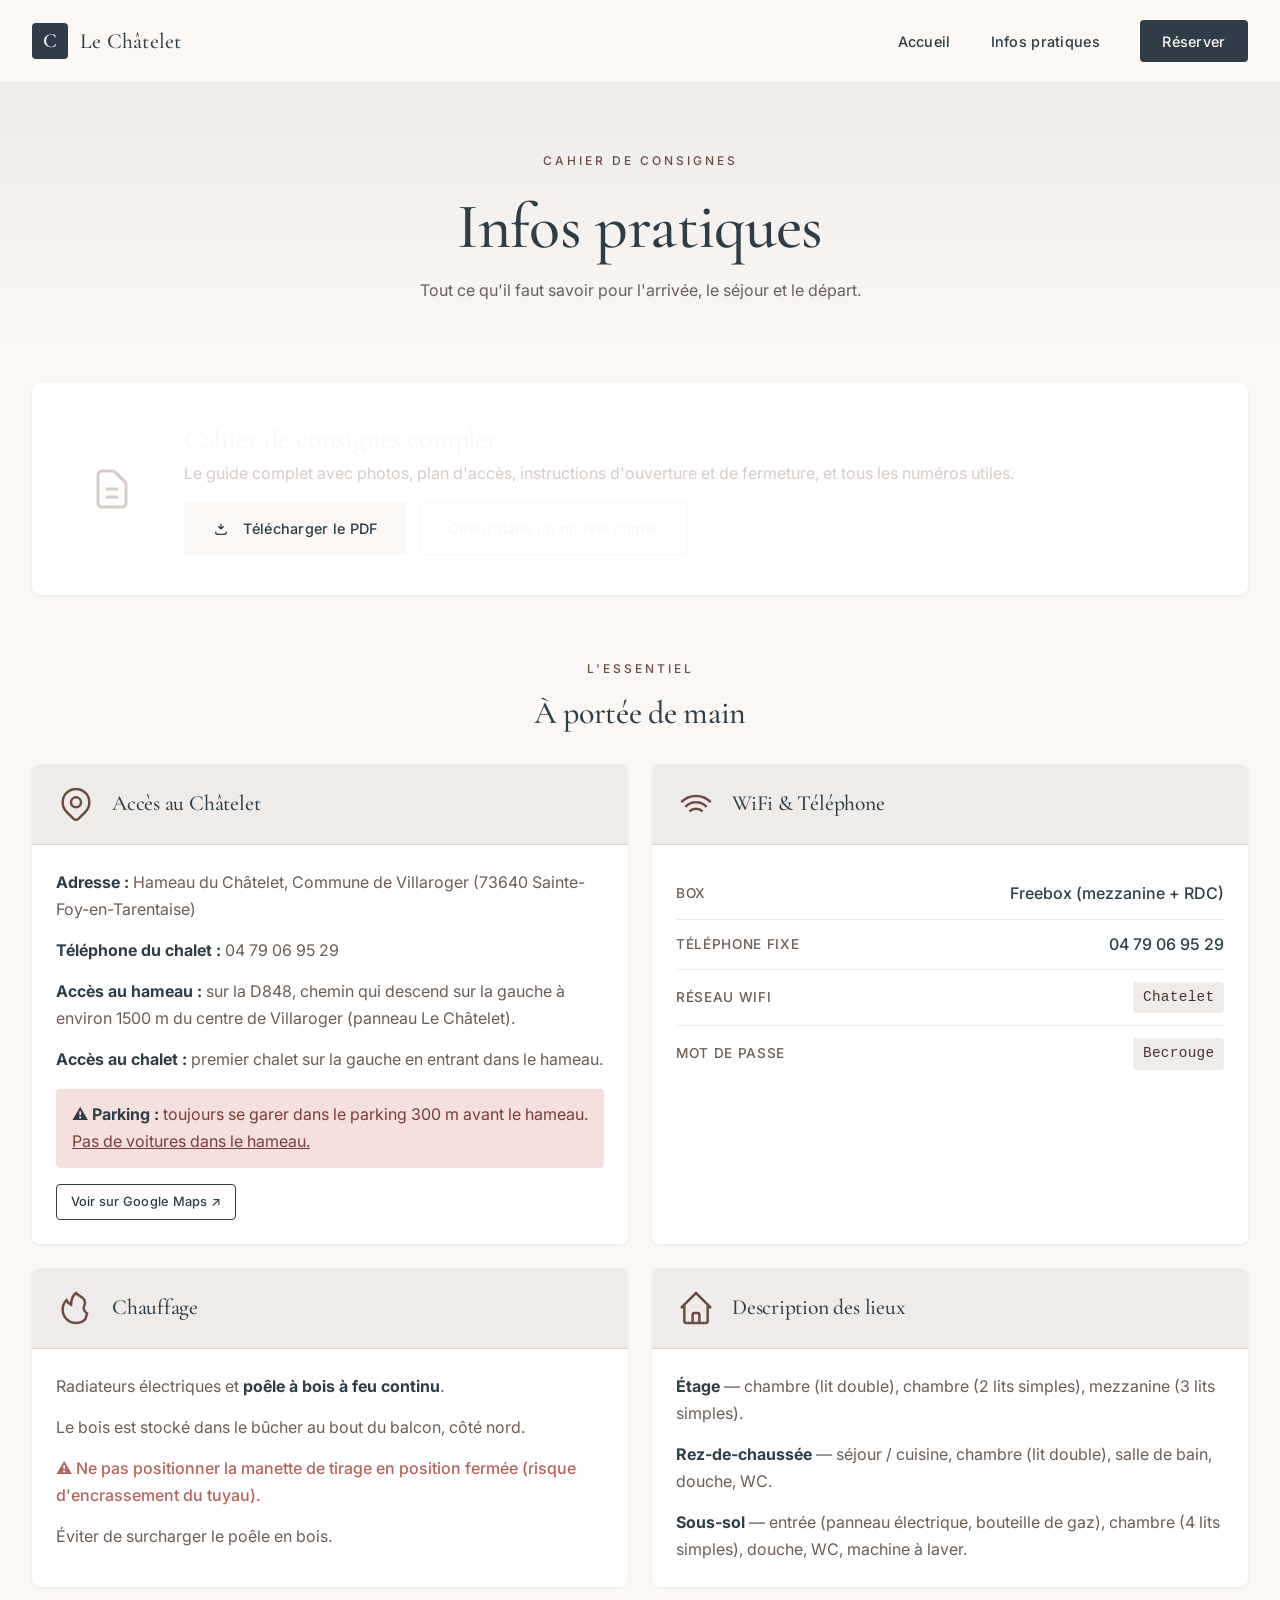
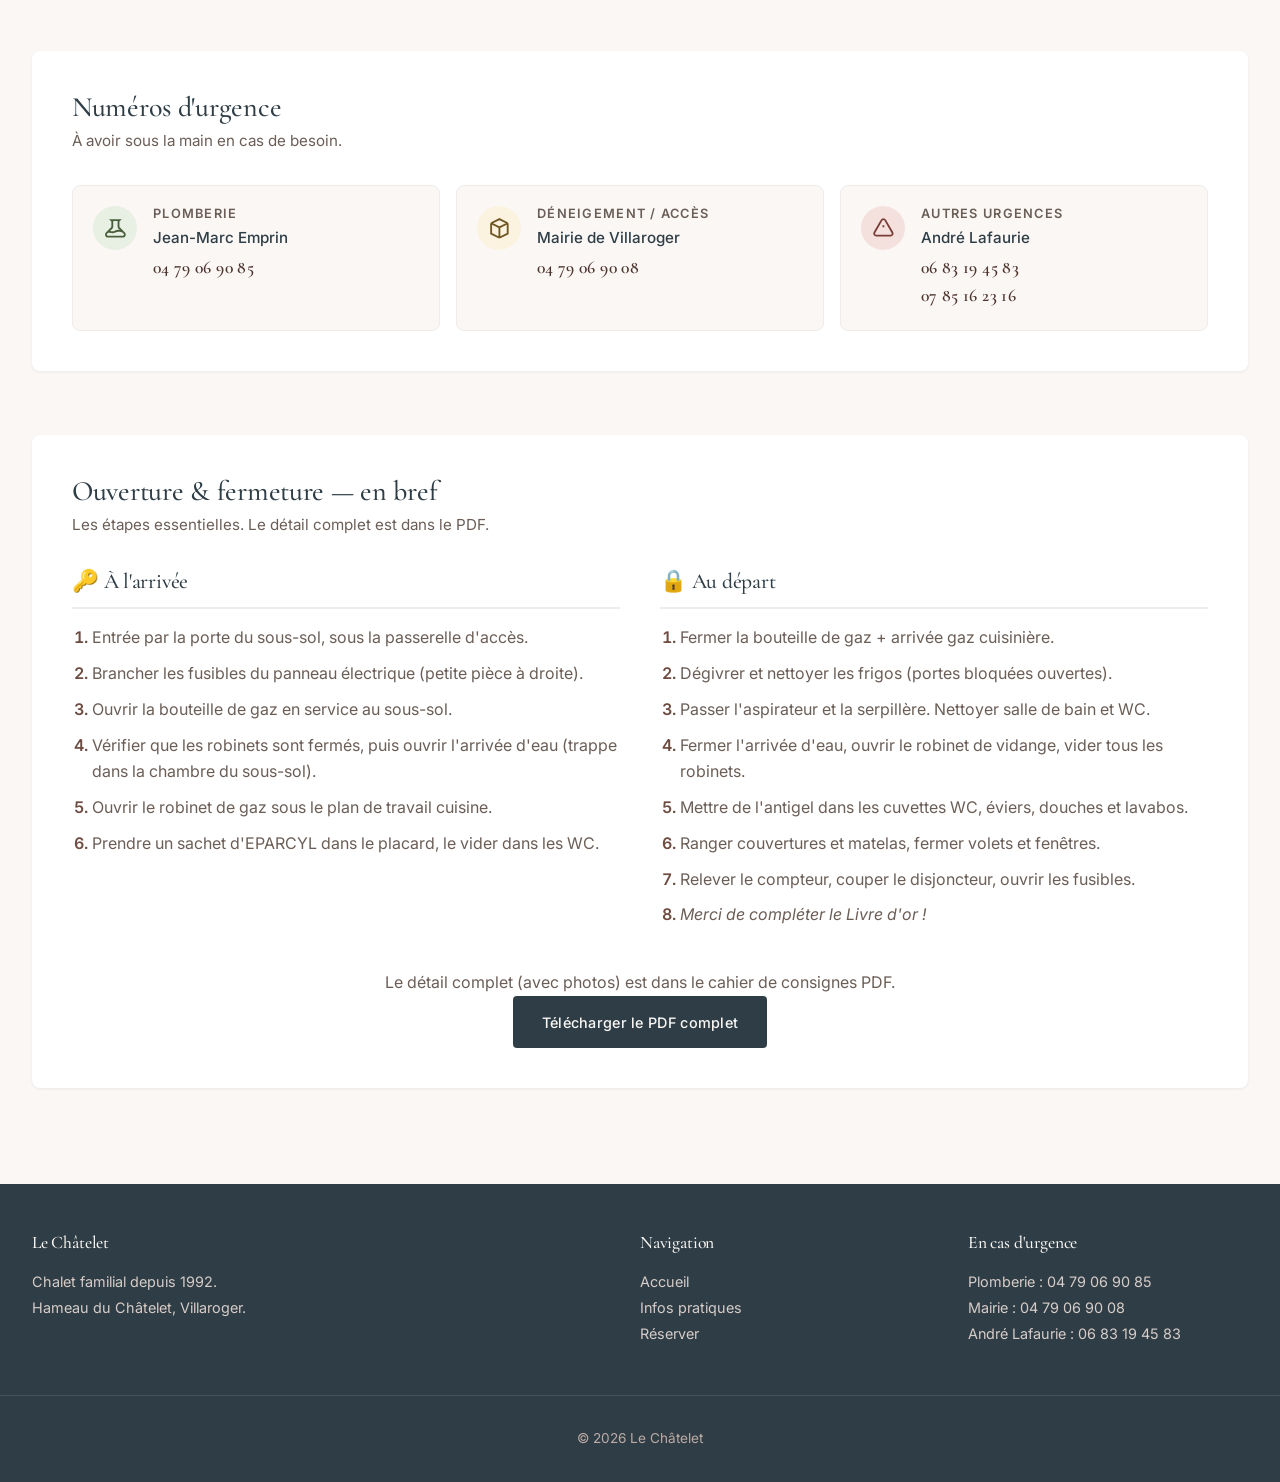
==== infos.html @ 654d8120 "Add files via upload" ====
<!DOCTYPE html>
<html lang="fr">
<head>
  <meta charset="UTF-8" />
  <meta name="viewport" content="width=device-width, initial-scale=1.0" />
  <title>Infos pratiques — Le Châtelet</title>
  <meta name="description" content="Informations pratiques pour le Châtelet : accès, ouverture, fermeture, chauffage, WiFi, numéros d'urgence." />
  <link rel="stylesheet" href="style.css" />
</head>
<body>

  <!-- ================= NAV ================= -->
  <nav class="nav">
    <div class="nav-inner">
      <a href="index.html" class="nav-brand">
        <span class="nav-brand-mark">C</span>
        <span class="nav-brand-name">Le Châtelet</span>
      </a>
      <div class="nav-links">
        <a href="index.html" class="nav-link">Accueil</a>
        <a href="infos.html" class="nav-link">Infos pratiques</a>
        <a href="reservation.html" class="nav-link nav-cta">Réserver</a>
      </div>
    </div>
  </nav>

  <!-- ================= PAGE HEADER ================= -->
  <header class="page-header">
    <div class="container">
      <span class="overline">Cahier de consignes</span>
      <h1 style="margin-top: 1rem;">Infos pratiques</h1>
      <p class="lead">Tout ce qu'il faut savoir pour l'arrivée, le séjour et le départ.</p>
    </div>
  </header>

  <!-- ================= PDF DOWNLOAD ================= -->
  <section class="booking-section">
    <div class="panel pdf-panel">
      <div class="pdf-panel-icon">
        <svg viewBox="0 0 24 24" fill="none" stroke="currentColor" stroke-width="1.5">
          <path d="M9 12h6m-6 4h6m2 5H7a2 2 0 01-2-2V5a2 2 0 012-2h5.586a1 1 0 01.707.293l5.414 5.414a1 1 0 01.293.707V19a2 2 0 01-2 2z"/>
        </svg>
      </div>
      <div class="pdf-panel-body">
        <h2>Cahier de consignes complet</h2>
        <p>Le guide complet avec photos, plan d'accès, instructions d'ouverture et de fermeture, et tous les numéros utiles.</p>
        <div style="display:flex; gap:0.75rem; flex-wrap:wrap; margin-top: 1rem;">
          <a href="cahier-de-consignes.pdf" class="btn btn-primary" download>
            <svg width="16" height="16" viewBox="0 0 24 24" fill="none" stroke="currentColor" stroke-width="2" style="margin-right: 0.4rem;">
              <path d="M4 16v1a3 3 0 003 3h10a3 3 0 003-3v-1M12 12V4m0 8l-4-4m4 4l4-4"/>
            </svg>
            Télécharger le PDF
          </a>
          <a href="cahier-de-consignes.pdf" target="_blank" class="btn btn-secondary">Ouvrir dans un nouvel onglet</a>
        </div>
      </div>
    </div>
  </section>

  <!-- ================= KEY INFO CARDS ================= -->
  <section class="booking-section">
    <div class="section-header" style="margin-bottom: 2rem;">
      <span class="overline">L'essentiel</span>
      <h2 class="section-title" style="font-size: 2rem; margin-top: 0.5rem;">À portée de main</h2>
    </div>

    <div class="info-grid">

      <!-- ACCES -->
      <div class="info-card">
        <div class="info-card-header">
          <div class="info-card-icon">
            <svg viewBox="0 0 24 24" fill="none" stroke="currentColor" stroke-width="1.5">
              <path d="M17.657 16.657L13.414 20.9a1.998 1.998 0 01-2.827 0l-4.244-4.243a8 8 0 1111.314 0z"/>
              <path d="M15 11a3 3 0 11-6 0 3 3 0 016 0z"/>
            </svg>
          </div>
          <h3>Accès au Châtelet</h3>
        </div>
        <div class="info-card-body">
          <p><strong>Adresse :</strong> Hameau du Châtelet, Commune de Villaroger (73640 Sainte-Foy-en-Tarentaise)</p>
          <p><strong>Téléphone du chalet :</strong> 04 79 06 95 29</p>
          <p><strong>Accès au hameau :</strong> sur la D848, chemin qui descend sur la gauche à environ 1500 m du centre de Villaroger (panneau Le Châtelet).</p>
          <p><strong>Accès au chalet :</strong> premier chalet sur la gauche en entrant dans le hameau.</p>
          <p style="padding: 0.75rem 1rem; background: var(--status-denied-bg); border-radius: var(--radius); color: #7a3d37; margin-top: 1rem;">
            <strong>⚠︎ Parking :</strong> toujours se garer dans le parking 300 m avant le hameau. <u>Pas de voitures dans le hameau.</u>
          </p>
          <p style="margin-top: 1rem;">
            <a href="https://www.google.com/maps/search/?api=1&query=Hameau+du+Chatelet+Villaroger+73640" target="_blank" class="btn btn-secondary btn-sm">Voir sur Google Maps ↗</a>
          </p>
        </div>
      </div>

      <!-- WIFI -->
      <div class="info-card">
        <div class="info-card-header">
          <div class="info-card-icon">
            <svg viewBox="0 0 24 24" fill="none" stroke="currentColor" stroke-width="1.5">
              <path d="M8.111 16.404a5.5 5.5 0 017.778 0M5.636 13.657a9 9 0 0112.728 0M3.172 10.9a12.5 12.5 0 0117.656 0M12 20h.01"/>
            </svg>
          </div>
          <h3>WiFi & Téléphone</h3>
        </div>
        <div class="info-card-body">
          <div class="info-pair">
            <span class="info-label">Box</span>
            <span class="info-value">Freebox (mezzanine + RDC)</span>
          </div>
          <div class="info-pair">
            <span class="info-label">Téléphone fixe</span>
            <span class="info-value">04 79 06 95 29</span>
          </div>
          <div class="info-pair">
            <span class="info-label">Réseau WiFi</span>
            <span class="info-value code">Chatelet</span>
          </div>
          <div class="info-pair">
            <span class="info-label">Mot de passe</span>
            <span class="info-value code">Becrouge</span>
          </div>
        </div>
      </div>

      <!-- CHAUFFAGE -->
      <div class="info-card">
        <div class="info-card-header">
          <div class="info-card-icon">
            <svg viewBox="0 0 24 24" fill="none" stroke="currentColor" stroke-width="1.5">
              <path d="M17.657 18.657A8 8 0 016.343 7.343S7 9 9 10c0-2 .5-5 2.986-7C14 5 16.09 5.24 17 7.2c.5 1.1.5 2.3 0 3.3a3 3 0 000 3c.5 1 1.657 1.657 1.657 1.657z"/>
            </svg>
          </div>
          <h3>Chauffage</h3>
        </div>
        <div class="info-card-body">
          <p>Radiateurs électriques et <strong>poêle à bois à feu continu</strong>.</p>
          <p>Le bois est stocké dans le bûcher au bout du balcon, côté nord.</p>
          <p style="color: var(--status-denied); font-weight: 500;">
            ⚠︎ Ne pas positionner la manette de tirage en position fermée (risque d'encrassement du tuyau).
          </p>
          <p>Éviter de surcharger le poêle en bois.</p>
        </div>
      </div>

      <!-- DESCRIPTION -->
      <div class="info-card">
        <div class="info-card-header">
          <div class="info-card-icon">
            <svg viewBox="0 0 24 24" fill="none" stroke="currentColor" stroke-width="1.5">
              <path d="M3 12l2-2m0 0l7-7 7 7M5 10v10a1 1 0 001 1h3m10-11l2 2m-2-2v10a1 1 0 01-1 1h-3m-6 0a1 1 0 001-1v-4a1 1 0 011-1h2a1 1 0 011 1v4a1 1 0 001 1m-6 0h6"/>
            </svg>
          </div>
          <h3>Description des lieux</h3>
        </div>
        <div class="info-card-body">
          <p><strong>Étage</strong> — chambre (lit double), chambre (2 lits simples), mezzanine (3 lits simples).</p>
          <p><strong>Rez-de-chaussée</strong> — séjour / cuisine, chambre (lit double), salle de bain, douche, WC.</p>
          <p><strong>Sous-sol</strong> — entrée (panneau électrique, bouteille de gaz), chambre (4 lits simples), douche, WC, machine à laver.</p>
        </div>
      </div>

    </div>
  </section>

  <!-- ================= EMERGENCY NUMBERS ================= -->
  <section class="booking-section">
    <div class="panel">
      <h2>Numéros d'urgence</h2>
      <p class="panel-sub">À avoir sous la main en cas de besoin.</p>

      <div class="emergency-grid">
        <div class="emergency-card">
          <div class="emergency-icon" style="background: var(--status-approved-bg); color: #4a5f3d;">
            <svg viewBox="0 0 24 24" fill="none" stroke="currentColor" stroke-width="1.8">
              <path d="M19.428 15.428a2 2 0 00-1.022-.547l-2.387-.477a6 6 0 00-3.86.517l-.318.158a6 6 0 01-3.86.517L6.05 15.21a2 2 0 00-1.806.547M8 4h8l-1 1v5.172a2 2 0 00.586 1.414l5 5c1.26 1.26.367 3.414-1.415 3.414H4.828c-1.782 0-2.674-2.154-1.414-3.414l5-5A2 2 0 009 10.172V5L8 4z"/>
            </svg>
          </div>
          <div>
            <h4>Plomberie</h4>
            <p class="emergency-name">Jean-Marc Emprin</p>
            <a href="tel:+33479069085" class="emergency-phone">04 79 06 90 85</a>
          </div>
        </div>

        <div class="emergency-card">
          <div class="emergency-icon" style="background: var(--status-pending-bg); color: #6f5724;">
            <svg viewBox="0 0 24 24" fill="none" stroke="currentColor" stroke-width="1.8">
              <path d="M20 7l-8-4-8 4m16 0l-8 4m8-4v10l-8 4m0-10L4 7m8 4v10M4 7v10l8 4"/>
            </svg>
          </div>
          <div>
            <h4>Déneigement / Accès</h4>
            <p class="emergency-name">Mairie de Villaroger</p>
            <a href="tel:+33479069008" class="emergency-phone">04 79 06 90 08</a>
          </div>
        </div>

        <div class="emergency-card">
          <div class="emergency-icon" style="background: var(--status-denied-bg); color: #7a3d37;">
            <svg viewBox="0 0 24 24" fill="none" stroke="currentColor" stroke-width="1.8">
              <path d="M12 9v2m0 4h.01m-6.938 4h13.856c1.54 0 2.502-1.667 1.732-3L13.732 4c-.77-1.333-2.694-1.333-3.464 0L3.34 16c-.77 1.333.192 3 1.732 3z"/>
            </svg>
          </div>
          <div>
            <h4>Autres urgences</h4>
            <p class="emergency-name">André Lafaurie</p>
            <a href="tel:+33683194583" class="emergency-phone">06 83 19 45 83</a>
            <a href="tel:+33785162316" class="emergency-phone">07 85 16 23 16</a>
          </div>
        </div>
      </div>
    </div>
  </section>

  <!-- ================= OUVERTURE / FERMETURE SUMMARY ================= -->
  <section class="booking-section">
    <div class="panel">
      <h2>Ouverture & fermeture — en bref</h2>
      <p class="panel-sub">Les étapes essentielles. Le détail complet est dans le PDF.</p>

      <div class="steps-grid">
        <div class="steps-col">
          <h3>🔑 À l'arrivée</h3>
          <ol class="steps-list">
            <li>Entrée par la porte du sous-sol, sous la passerelle d'accès.</li>
            <li>Brancher les fusibles du panneau électrique (petite pièce à droite).</li>
            <li>Ouvrir la bouteille de gaz en service au sous-sol.</li>
            <li>Vérifier que les robinets sont fermés, puis ouvrir l'arrivée d'eau (trappe dans la chambre du sous-sol).</li>
            <li>Ouvrir le robinet de gaz sous le plan de travail cuisine.</li>
            <li>Prendre un sachet d'EPARCYL dans le placard, le vider dans les WC.</li>
          </ol>
        </div>

        <div class="steps-col">
          <h3>🔒 Au départ</h3>
          <ol class="steps-list">
            <li>Fermer la bouteille de gaz + arrivée gaz cuisinière.</li>
            <li>Dégivrer et nettoyer les frigos (portes bloquées ouvertes).</li>
            <li>Passer l'aspirateur et la serpillère. Nettoyer salle de bain et WC.</li>
            <li>Fermer l'arrivée d'eau, ouvrir le robinet de vidange, vider tous les robinets.</li>
            <li>Mettre de l'antigel dans les cuvettes WC, éviers, douches et lavabos.</li>
            <li>Ranger couvertures et matelas, fermer volets et fenêtres.</li>
            <li>Relever le compteur, couper le disjoncteur, ouvrir les fusibles.</li>
            <li><em>Merci de compléter le Livre d'or !</em></li>
          </ol>
        </div>
      </div>

      <p style="margin-top: 2rem; text-align: center; color: var(--muted);">
        Le détail complet (avec photos) est dans le cahier de consignes PDF.
      </p>
      <div style="text-align: center;">
        <a href="cahier-de-consignes.pdf" class="btn btn-primary" download>Télécharger le PDF complet</a>
      </div>
    </div>
  </section>

  <!-- ================= FOOTER ================= -->
  <footer class="footer">
    <div class="footer-inner">
      <div>
        <h4>Le Châtelet</h4>
        <p>Chalet familial depuis 1992.<br>Hameau du Châtelet, Villaroger.</p>
      </div>
      <div>
        <h4>Navigation</h4>
        <p>
          <a href="index.html">Accueil</a><br>
          <a href="infos.html">Infos pratiques</a><br>
          <a href="reservation.html">Réserver</a>
        </p>
      </div>
      <div>
        <h4>En cas d'urgence</h4>
        <p>Plomberie : 04 79 06 90 85<br>
           Mairie : 04 79 06 90 08<br>
           André Lafaurie : 06 83 19 45 83</p>
      </div>
    </div>
    <div class="footer-bottom">
      © <span id="year"></span> Le Châtelet
    </div>
  </footer>

  <script>document.getElementById('year').textContent = new Date().getFullYear();</script>
</body>
</html>
---- style.css ----
/* ==========================================================================
   Le Châtelet — Styles partagés
   Thème : Montagne & Pierre
   ========================================================================== */

@import url('https://fonts.googleapis.com/css2?family=Cormorant+Garamond:wght@400;500;600;700&family=Inter:wght@300;400;500;600;700&display=swap');

/* ---------- Variables ---------- */
:root {
  --slate: #455A64;
  --slate-dark: #2F3E46;
  --slate-light: #607D8B;
  --stone: #BCAAA4;
  --stone-light: #D7CCC8;
  --stone-pale: #EFEBE9;
  --earth: #6D4C41;
  --earth-dark: #4E342E;
  --brick: #A1887F;
  --cream: #FAF7F4;
  --white: #FFFFFF;
  --ink: #1F1A17;
  --muted: #6B5E57;

  /* Statut */
  --status-approved: #8BA77A;
  --status-approved-bg: #E8F0E3;
  --status-pending: #D4B678;
  --status-pending-bg: #FBF3E0;
  --status-denied: #B5645C;
  --status-denied-bg: #F4E1DE;
  --status-cancelled: #9E9E9E;
  --status-cancelled-bg: #EEEEEE;

  --font-display: 'Cormorant Garamond', Georgia, serif;
  --font-body: 'Inter', system-ui, sans-serif;

  --radius: 4px;
  --radius-lg: 8px;
  --shadow-sm: 0 1px 3px rgba(47, 62, 70, 0.08);
  --shadow-md: 0 4px 16px rgba(47, 62, 70, 0.12);
  --shadow-lg: 0 12px 40px rgba(47, 62, 70, 0.18);

  --transition: 250ms cubic-bezier(0.4, 0, 0.2, 1);
}

/* ---------- Reset ---------- */
*, *::before, *::after {
  box-sizing: border-box;
  margin: 0;
  padding: 0;
}

html {
  scroll-behavior: smooth;
}

body {
  font-family: var(--font-body);
  font-weight: 400;
  color: var(--ink);
  background: var(--cream);
  line-height: 1.6;
  -webkit-font-smoothing: antialiased;
  -moz-osx-font-smoothing: grayscale;
}

img {
  max-width: 100%;
  display: block;
}

button {
  font-family: inherit;
  cursor: pointer;
  border: none;
  background: none;
}

input, select, textarea {
  font-family: inherit;
  font-size: 1rem;
}

/* ---------- Typography ---------- */
h1, h2, h3, h4 {
  font-family: var(--font-display);
  font-weight: 500;
  line-height: 1.2;
  color: var(--slate-dark);
  letter-spacing: -0.01em;
}

.overline {
  font-family: var(--font-body);
  font-size: 0.75rem;
  font-weight: 500;
  letter-spacing: 0.25em;
  text-transform: uppercase;
  color: var(--earth);
}

/* ---------- Layout helpers ---------- */
.container {
  width: 100%;
  max-width: 1280px;
  margin: 0 auto;
  padding: 0 2rem;
}

.container-narrow {
  max-width: 960px;
}

/* ==========================================================================
   NAVIGATION
   ========================================================================== */
.nav {
  position: sticky;
  top: 0;
  z-index: 100;
  background: rgba(250, 247, 244, 0.92);
  backdrop-filter: blur(12px);
  -webkit-backdrop-filter: blur(12px);
  border-bottom: 1px solid rgba(69, 90, 100, 0.08);
}

.nav-inner {
  display: flex;
  align-items: center;
  justify-content: space-between;
  padding: 1.25rem 2rem;
  max-width: 1280px;
  margin: 0 auto;
}

.nav-brand {
  display: flex;
  align-items: center;
  gap: 0.75rem;
  text-decoration: none;
  color: var(--slate-dark);
}

.nav-brand-mark {
  width: 36px;
  height: 36px;
  display: grid;
  place-items: center;
  background: var(--slate-dark);
  color: var(--cream);
  border-radius: var(--radius);
  font-family: var(--font-display);
  font-size: 1.25rem;
  font-weight: 600;
}

.nav-brand-name {
  font-family: var(--font-display);
  font-size: 1.35rem;
  font-weight: 500;
  letter-spacing: 0.01em;
}

.nav-links {
  display: flex;
  gap: 2.5rem;
  align-items: center;
}

.nav-link {
  text-decoration: none;
  color: var(--slate-dark);
  font-size: 0.9rem;
  font-weight: 500;
  letter-spacing: 0.02em;
  transition: color var(--transition);
  position: relative;
}

.nav-link:hover { color: var(--earth); }

.nav-link.nav-cta {
  padding: 0.6rem 1.4rem;
  background: var(--slate-dark);
  color: var(--cream);
  border-radius: var(--radius);
  transition: background var(--transition);
}

.nav-link.nav-cta:hover {
  background: var(--earth-dark);
  color: var(--cream);
}

/* ==========================================================================
   BUTTONS
   ========================================================================== */
.btn {
  display: inline-flex;
  align-items: center;
  justify-content: center;
  gap: 0.5rem;
  padding: 0.85rem 1.75rem;
  font-family: var(--font-body);
  font-size: 0.9rem;
  font-weight: 500;
  letter-spacing: 0.02em;
  text-decoration: none;
  border-radius: var(--radius);
  transition: all var(--transition);
  cursor: pointer;
  border: 1px solid transparent;
}

.btn-primary {
  background: var(--slate-dark);
  color: var(--cream);
}
.btn-primary:hover {
  background: var(--earth-dark);
  transform: translateY(-1px);
  box-shadow: var(--shadow-md);
}

.btn-secondary {
  background: transparent;
  color: var(--slate-dark);
  border-color: var(--slate-dark);
}
.btn-secondary:hover {
  background: var(--slate-dark);
  color: var(--cream);
}

.btn-ghost {
  background: transparent;
  color: var(--earth);
  padding: 0.5rem 1rem;
}
.btn-ghost:hover {
  background: var(--stone-pale);
}

.btn-sm {
  padding: 0.4rem 0.85rem;
  font-size: 0.8rem;
}

.btn-approve {
  background: var(--status-approved);
  color: white;
}
.btn-approve:hover { background: #6f8d5e; }

.btn-deny {
  background: var(--status-denied);
  color: white;
}
.btn-deny:hover { background: #954f47; }

.btn-delete {
  background: var(--slate);
  color: white;
}
.btn-delete:hover { background: var(--slate-dark); }

.btn-cancel {
  background: var(--stone);
  color: var(--slate-dark);
}
.btn-cancel:hover { background: var(--brick); color: white; }

/* ==========================================================================
   FOOTER
   ========================================================================== */
.footer {
  margin-top: 6rem;
  padding: 3rem 0 2rem;
  background: var(--slate-dark);
  color: var(--stone-light);
}

.footer-inner {
  display: grid;
  grid-template-columns: 2fr 1fr 1fr;
  gap: 3rem;
  padding: 0 2rem;
  max-width: 1280px;
  margin: 0 auto;
}

.footer h4 {
  color: var(--cream);
  font-size: 1.1rem;
  margin-bottom: 1rem;
}

.footer p, .footer a {
  color: var(--stone-light);
  font-size: 0.9rem;
  text-decoration: none;
  line-height: 1.8;
}

.footer a:hover { color: var(--cream); }

.footer-bottom {
  margin-top: 3rem;
  padding-top: 2rem;
  border-top: 1px solid rgba(255,255,255,0.1);
  text-align: center;
  font-size: 0.85rem;
  color: var(--stone);
}

/* ==========================================================================
   INDEX — HERO
   ========================================================================== */
.hero {
  position: relative;
  min-height: 85vh;
  display: flex;
  align-items: center;
  overflow: hidden;
  background:
    linear-gradient(135deg, rgba(47, 62, 70, 0.55) 0%, rgba(78, 52, 46, 0.45) 100%),
    url('images/hero-main.jpg') center/cover;
}

.hero::after {
  content: '';
  position: absolute;
  inset: 0;
  background: linear-gradient(to bottom, transparent 60%, var(--cream) 100%);
  pointer-events: none;
}

.hero-content {
  position: relative;
  z-index: 2;
  max-width: 1280px;
  margin: 0 auto;
  padding: 4rem 2rem;
  width: 100%;
}

.hero-overline {
  color: var(--stone-light);
  margin-bottom: 1.5rem;
  animation: fadeUp 0.8s ease-out 0.1s both;
}

.hero-title {
  font-size: clamp(3rem, 8vw, 6.5rem);
  color: var(--cream);
  font-weight: 500;
  line-height: 1;
  margin-bottom: 1.5rem;
  animation: fadeUp 0.9s ease-out 0.2s both;
}

.hero-title em {
  font-style: italic;
  font-weight: 400;
  color: var(--stone-light);
}

.hero-subtitle {
  font-size: 1.15rem;
  color: var(--stone-pale);
  max-width: 540px;
  margin-bottom: 2.5rem;
  animation: fadeUp 1s ease-out 0.3s both;
}

.hero-cta {
  display: flex;
  gap: 1rem;
  animation: fadeUp 1.1s ease-out 0.4s both;
}

.hero-cta .btn-primary {
  background: var(--cream);
  color: var(--slate-dark);
}
.hero-cta .btn-primary:hover {
  background: var(--white);
}

.hero-cta .btn-secondary {
  color: var(--cream);
  border-color: var(--cream);
}
.hero-cta .btn-secondary:hover {
  background: var(--cream);
  color: var(--slate-dark);
}

@keyframes fadeUp {
  from { opacity: 0; transform: translateY(20px); }
  to { opacity: 1; transform: translateY(0); }
}

/* ---------- Section commune ---------- */
.section {
  padding: 6rem 0;
}

.section-header {
  text-align: center;
  max-width: 720px;
  margin: 0 auto 4rem;
}

.section-header .overline {
  display: block;
  margin-bottom: 1rem;
}

.section-title {
  font-size: clamp(2.25rem, 5vw, 3.5rem);
  margin-bottom: 1.25rem;
}

.section-lead {
  font-size: 1.1rem;
  color: var(--muted);
  line-height: 1.7;
}

/* ---------- Welcome / About ---------- */
.about {
  background: var(--cream);
  position: relative;
}

.about-grid {
  display: grid;
  grid-template-columns: 1fr 1fr;
  gap: 4rem;
  align-items: center;
}

.about-text p {
  color: var(--muted);
  margin-bottom: 1.25rem;
  line-height: 1.8;
}

.about-image {
  aspect-ratio: 4 / 5;
  border-radius: var(--radius-lg);
  overflow: hidden;
  box-shadow: var(--shadow-lg);
  background: url('images/vue-chalet.jpg') center/cover;
  position: relative;
}

.about-image::after {
  content: '';
  position: absolute;
  inset: 0;
  border: 1px solid rgba(255,255,255,0.2);
  border-radius: var(--radius-lg);
  pointer-events: none;
}

/* ---------- Gallery section (history/transformation) ---------- */
.gallery-section {
  background: var(--stone-pale);
  position: relative;
}

.gallery-section::before {
  content: '';
  position: absolute;
  inset: 0;
  background-image:
    radial-gradient(circle at 10% 20%, rgba(109, 76, 65, 0.04) 0%, transparent 40%),
    radial-gradient(circle at 90% 80%, rgba(69, 90, 100, 0.04) 0%, transparent 40%);
  pointer-events: none;
}

.gallery-section .container {
  position: relative;
}

.gallery-lead {
  max-width: 720px;
  margin: 0 auto 3rem;
  text-align: center;
  color: var(--muted);
  font-size: 1.05rem;
  line-height: 1.7;
}

.gallery-grid {
  display: grid;
  grid-template-columns: repeat(12, 1fr);
  grid-auto-rows: 80px;
  gap: 1rem;
  margin-top: 2rem;
}

.gallery-item {
  position: relative;
  overflow: hidden;
  border-radius: var(--radius-lg);
  cursor: pointer;
  box-shadow: var(--shadow-sm);
  transition: all var(--transition);
  background: var(--stone-pale);
}

.gallery-item::after {
  content: '';
  position: absolute;
  inset: 0;
  background: linear-gradient(to top, rgba(47, 62, 70, 0.2), transparent 40%);
  opacity: 0;
  transition: opacity var(--transition);
}

.gallery-item:hover {
  transform: translateY(-3px);
  box-shadow: var(--shadow-lg);
}

.gallery-item:hover::after {
  opacity: 1;
}

.gallery-item img {
  width: 100%;
  height: 100%;
  object-fit: cover;
  display: block;
  transition: transform 500ms cubic-bezier(0.4, 0, 0.2, 1);
}

.gallery-item:hover img {
  transform: scale(1.04);
}

/* Masonry positions — 12 columns × variable rows */
.gallery-item.g1  { grid-column: span 4; grid-row: span 4; }
.gallery-item.g2  { grid-column: span 3; grid-row: span 3; }
.gallery-item.g3  { grid-column: span 5; grid-row: span 3; }
.gallery-item.g4  { grid-column: span 3; grid-row: span 3; }
.gallery-item.g5  { grid-column: span 4; grid-row: span 4; }
.gallery-item.g6  { grid-column: span 5; grid-row: span 3; }
.gallery-item.g7  { grid-column: span 4; grid-row: span 3; }
.gallery-item.g8  { grid-column: span 3; grid-row: span 4; }
.gallery-item.g9  { grid-column: span 5; grid-row: span 3; }
.gallery-item.g10 { grid-column: span 4; grid-row: span 3; }
.gallery-item.g11 { grid-column: span 3; grid-row: span 3; }
.gallery-item.g12 { grid-column: span 3; grid-row: span 3; }
.gallery-item.g13 { grid-column: span 6; grid-row: span 3; }

/* Lightbox */
.lightbox {
  position: fixed;
  inset: 0;
  background: rgba(31, 26, 23, 0.92);
  backdrop-filter: blur(8px);
  -webkit-backdrop-filter: blur(8px);
  display: none;
  align-items: center;
  justify-content: center;
  z-index: 300;
  padding: 2rem;
  animation: lightboxFade 250ms ease-out;
}

.lightbox.active {
  display: flex;
}

@keyframes lightboxFade {
  from { opacity: 0; }
  to { opacity: 1; }
}

.lightbox img {
  max-width: 90vw;
  max-height: 85vh;
  object-fit: contain;
  border-radius: var(--radius-lg);
  box-shadow: 0 20px 60px rgba(0,0,0,0.5);
}

.lightbox-close,
.lightbox-nav {
  position: absolute;
  background: rgba(255, 255, 255, 0.1);
  border: 1px solid rgba(255, 255, 255, 0.2);
  color: var(--cream);
  width: 48px;
  height: 48px;
  border-radius: 50%;
  display: grid;
  place-items: center;
  cursor: pointer;
  transition: all var(--transition);
  backdrop-filter: blur(10px);
  font-size: 1.5rem;
  font-family: var(--font-display);
}

.lightbox-close:hover,
.lightbox-nav:hover {
  background: rgba(255, 255, 255, 0.2);
  transform: scale(1.05);
}

.lightbox-close {
  top: 2rem;
  right: 2rem;
}

.lightbox-nav.prev { left: 2rem; }
.lightbox-nav.next { right: 2rem; }

/* ---------- CTA Banner ---------- */
.cta-banner {
  background: var(--slate-dark);
  color: var(--cream);
  text-align: center;
  padding: 5rem 2rem;
  position: relative;
  overflow: hidden;
}

.cta-banner::before {
  content: '';
  position: absolute;
  inset: 0;
  background:
    radial-gradient(circle at 20% 30%, rgba(189, 170, 164, 0.1) 0%, transparent 50%),
    radial-gradient(circle at 80% 70%, rgba(161, 136, 127, 0.08) 0%, transparent 50%);
}

.cta-banner-content {
  position: relative;
  z-index: 1;
  max-width: 640px;
  margin: 0 auto;
}

.cta-banner h2 {
  color: var(--cream);
  font-size: clamp(2rem, 4vw, 3rem);
  margin-bottom: 1rem;
}

.cta-banner p {
  color: var(--stone-light);
  margin-bottom: 2rem;
  font-size: 1.05rem;
}

.cta-banner .btn-primary {
  background: var(--cream);
  color: var(--slate-dark);
}
.cta-banner .btn-primary:hover {
  background: var(--white);
}

/* ==========================================================================
   FEATURES GRID (home page)
   ========================================================================== */
.features-section {
  background: var(--cream);
}

.features-grid {
  display: grid;
  grid-template-columns: repeat(4, 1fr);
  gap: 1.5rem;
  margin-top: 2rem;
}

.feature-card {
  background: var(--white);
  border-radius: var(--radius-lg);
  padding: 2rem 1.5rem;
  box-shadow: var(--shadow-sm);
  transition: all var(--transition);
  border: 1px solid transparent;
}

.feature-card:hover {
  transform: translateY(-2px);
  box-shadow: var(--shadow-md);
  border-color: var(--stone-light);
}

.feature-icon {
  width: 48px;
  height: 48px;
  margin-bottom: 1.25rem;
  color: var(--earth);
}

.feature-icon svg {
  width: 100%;
  height: 100%;
}

.feature-card h3 {
  font-size: 1.35rem;
  margin-bottom: 0.5rem;
}

.feature-card p {
  color: var(--muted);
  font-size: 0.92rem;
  line-height: 1.6;
}

/* ==========================================================================
   INFOS PRATIQUES PAGE
   ========================================================================== */

/* PDF Panel — hero download card */
.pdf-panel {
  display: flex;
  gap: 2rem;
  align-items: center;
  background: linear-gradient(135deg, var(--slate-dark) 0%, var(--earth-dark) 100%);
  color: var(--cream);
  padding: 2.5rem;
}

.pdf-panel h2 {
  color: var(--cream);
  margin-bottom: 0.5rem;
}

.pdf-panel p {
  color: var(--stone-light);
  margin-bottom: 0;
}

.pdf-panel-icon {
  width: 80px;
  height: 80px;
  flex-shrink: 0;
  color: var(--stone-light);
  background: rgba(255,255,255,0.08);
  border-radius: var(--radius-lg);
  padding: 1rem;
}

.pdf-panel-icon svg {
  width: 100%;
  height: 100%;
}

.pdf-panel .btn-primary {
  background: var(--cream);
  color: var(--slate-dark);
}

.pdf-panel .btn-primary:hover {
  background: var(--white);
}

.pdf-panel .btn-secondary {
  color: var(--cream);
  border-color: var(--cream);
}

.pdf-panel .btn-secondary:hover {
  background: var(--cream);
  color: var(--slate-dark);
}

/* Info cards grid */
.info-grid {
  display: grid;
  grid-template-columns: 1fr 1fr;
  gap: 1.5rem;
}

.info-card {
  background: var(--white);
  border-radius: var(--radius-lg);
  box-shadow: var(--shadow-sm);
  overflow: hidden;
}

.info-card-header {
  display: flex;
  align-items: center;
  gap: 1rem;
  padding: 1.25rem 1.5rem;
  background: var(--stone-pale);
  border-bottom: 1px solid var(--stone-light);
}

.info-card-icon {
  width: 40px;
  height: 40px;
  color: var(--earth);
  flex-shrink: 0;
}

.info-card-icon svg {
  width: 100%;
  height: 100%;
}

.info-card-header h3 {
  font-size: 1.35rem;
  margin: 0;
}

.info-card-body {
  padding: 1.5rem;
}

.info-card-body p {
  color: var(--muted);
  margin-bottom: 0.85rem;
  line-height: 1.7;
}

.info-card-body p:last-child {
  margin-bottom: 0;
}

.info-card-body strong {
  color: var(--slate-dark);
}

/* Info key-value pairs (WiFi block) */
.info-pair {
  display: flex;
  justify-content: space-between;
  align-items: center;
  padding: 0.75rem 0;
  border-bottom: 1px solid var(--stone-pale);
}

.info-pair:last-child { border-bottom: none; }

.info-label {
  font-size: 0.85rem;
  color: var(--muted);
  letter-spacing: 0.05em;
  text-transform: uppercase;
  font-weight: 500;
}

.info-value {
  color: var(--slate-dark);
  font-weight: 500;
  text-align: right;
}

.info-value.code {
  font-family: 'SF Mono', Menlo, Monaco, Consolas, monospace;
  background: var(--stone-pale);
  padding: 0.25rem 0.6rem;
  border-radius: var(--radius);
  font-size: 0.9rem;
  color: var(--earth-dark);
  letter-spacing: 0.02em;
}

/* Emergency numbers grid */
.emergency-grid {
  display: grid;
  grid-template-columns: repeat(3, 1fr);
  gap: 1rem;
  margin-top: 1rem;
}

.emergency-card {
  display: flex;
  gap: 1rem;
  align-items: flex-start;
  padding: 1.25rem;
  background: var(--cream);
  border-radius: var(--radius-lg);
  border: 1px solid var(--stone-pale);
}

.emergency-icon {
  width: 44px;
  height: 44px;
  flex-shrink: 0;
  border-radius: 50%;
  padding: 0.6rem;
  display: grid;
  place-items: center;
}

.emergency-icon svg {
  width: 100%;
  height: 100%;
}

.emergency-card h4 {
  font-size: 0.8rem;
  letter-spacing: 0.1em;
  text-transform: uppercase;
  color: var(--muted);
  margin-bottom: 0.25rem;
  font-family: var(--font-body);
  font-weight: 600;
}

.emergency-name {
  font-size: 0.95rem;
  color: var(--slate-dark);
  font-weight: 500;
  margin-bottom: 0.25rem !important;
}

.emergency-phone {
  display: block;
  font-size: 1.1rem;
  font-weight: 600;
  color: var(--earth-dark);
  text-decoration: none;
  font-family: var(--font-display);
  letter-spacing: 0.02em;
  transition: color var(--transition);
}

.emergency-phone:hover {
  color: var(--earth);
  text-decoration: underline;
}

/* Steps grid (ouverture/fermeture) */
.steps-grid {
  display: grid;
  grid-template-columns: 1fr 1fr;
  gap: 2.5rem;
  margin-top: 1.5rem;
}

.steps-col h3 {
  font-size: 1.35rem;
  margin-bottom: 1rem;
  padding-bottom: 0.75rem;
  border-bottom: 2px solid var(--stone-pale);
}

.steps-list {
  padding-left: 1.25rem;
}

.steps-list li {
  margin-bottom: 0.65rem;
  color: var(--muted);
  line-height: 1.6;
}

.steps-list li::marker {
  color: var(--earth);
  font-weight: 600;
}

/* ==========================================================================
   RESERVATION PAGE
   ========================================================================== */
.page-header {
  padding: 4rem 0 3rem;
  text-align: center;
  background: linear-gradient(to bottom, var(--stone-pale), var(--cream));
}

.page-header h1 {
  font-size: clamp(2.5rem, 5vw, 4rem);
  margin-bottom: 0.75rem;
}

.page-header .lead {
  color: var(--muted);
  max-width: 600px;
  margin: 0 auto;
}

/* ---------- Auth panel ---------- */
.auth-panel {
  max-width: 460px;
  margin: 3rem auto;
  padding: 3rem 2.5rem;
  background: var(--white);
  border-radius: var(--radius-lg);
  box-shadow: var(--shadow-md);
  text-align: center;
}

.auth-panel .lock-icon {
  width: 48px;
  height: 48px;
  margin: 0 auto 1.5rem;
  display: grid;
  place-items: center;
  background: var(--stone-pale);
  border-radius: 50%;
  color: var(--earth);
}

.auth-panel h2 {
  font-size: 1.75rem;
  margin-bottom: 0.5rem;
}

.auth-panel p {
  color: var(--muted);
  margin-bottom: 2rem;
  font-size: 0.95rem;
}

/* ---------- Forms ---------- */
.field {
  margin-bottom: 1.25rem;
  text-align: left;
}

.field label {
  display: block;
  font-size: 0.85rem;
  font-weight: 500;
  color: var(--slate-dark);
  margin-bottom: 0.4rem;
  letter-spacing: 0.02em;
}

.field input[type="text"],
.field input[type="email"],
.field input[type="password"],
.field input[type="date"],
.field input[type="number"],
.field input[type="tel"],
.field textarea,
.field select {
  width: 100%;
  padding: 0.75rem 0.95rem;
  border: 1px solid var(--stone);
  border-radius: var(--radius);
  background: var(--white);
  color: var(--ink);
  transition: all var(--transition);
}

.field input:focus,
.field textarea:focus,
.field select:focus {
  outline: none;
  border-color: var(--slate-dark);
  box-shadow: 0 0 0 3px rgba(69, 90, 100, 0.1);
}

.field-row {
  display: grid;
  grid-template-columns: 1fr 1fr;
  gap: 1rem;
}

.checkbox-group {
  display: flex;
  flex-direction: column;
  gap: 0.5rem;
}

.checkbox-label, .radio-label {
  display: flex;
  align-items: center;
  gap: 0.6rem;
  padding: 0.65rem 0.85rem;
  border: 1px solid var(--stone);
  border-radius: var(--radius);
  background: var(--white);
  cursor: pointer;
  transition: all var(--transition);
  font-size: 0.95rem;
}

.checkbox-label:hover, .radio-label:hover {
  border-color: var(--earth);
  background: var(--stone-pale);
}

.checkbox-label input[type="checkbox"],
.radio-label input[type="radio"] {
  accent-color: var(--earth);
  width: 16px;
  height: 16px;
}

.hidden { display: none !important; }

.msg {
  padding: 0.85rem 1rem;
  border-radius: var(--radius);
  font-size: 0.9rem;
  margin-top: 1rem;
}
.msg.success { background: var(--status-approved-bg); color: #4a5f3d; }
.msg.error { background: var(--status-denied-bg); color: #7a3d37; }
.msg.info { background: var(--status-pending-bg); color: #6f5724; }

/* ---------- Booking form layout ---------- */
.booking-section {
  max-width: 1280px;
  margin: 2rem auto 4rem;
  padding: 0 2rem;
}

.panel {
  background: var(--white);
  border-radius: var(--radius-lg);
  box-shadow: var(--shadow-sm);
  padding: 2.5rem;
  margin-bottom: 2rem;
}

.panel h2 {
  font-size: 1.75rem;
  margin-bottom: 0.25rem;
}

.panel .panel-sub {
  color: var(--muted);
  font-size: 0.95rem;
  margin-bottom: 2rem;
}

.user-bar {
  display: flex;
  align-items: center;
  justify-content: space-between;
  flex-wrap: wrap;
  gap: 1rem;
  padding: 1rem 1.5rem;
  background: var(--stone-pale);
  border-radius: var(--radius);
  margin-bottom: 2rem;
}

.user-bar .user-info {
  font-size: 0.95rem;
  color: var(--slate-dark);
}

.user-bar .user-info strong { color: var(--earth-dark); }

.admin-badge {
  display: inline-block;
  padding: 0.2rem 0.6rem;
  background: var(--earth-dark);
  color: var(--cream);
  font-size: 0.7rem;
  font-weight: 600;
  letter-spacing: 0.1em;
  text-transform: uppercase;
  border-radius: var(--radius);
  margin-left: 0.5rem;
}

/* ---------- Calendars ---------- */
.calendars-grid {
  display: grid;
  grid-template-columns: 1fr 1fr;
  gap: 2rem;
}

.calendar-card {
  background: var(--white);
  border-radius: var(--radius-lg);
  box-shadow: var(--shadow-sm);
  overflow: hidden;
}

.calendar-header {
  display: flex;
  align-items: center;
  justify-content: space-between;
  padding: 1.25rem 1.5rem;
  background: var(--slate-dark);
  color: var(--cream);
}

.calendar-header h3 {
  color: var(--cream);
  font-size: 1.35rem;
  margin: 0;
}

.calendar-nav {
  display: flex;
  align-items: center;
  gap: 0.5rem;
}

.calendar-nav button {
  width: 32px;
  height: 32px;
  border-radius: var(--radius);
  color: var(--cream);
  background: rgba(255,255,255,0.1);
  display: grid;
  place-items: center;
  transition: background var(--transition);
}

.calendar-nav button:hover {
  background: rgba(255,255,255,0.2);
}

.calendar-month {
  font-size: 0.95rem;
  font-weight: 500;
  min-width: 140px;
  text-align: center;
}

.calendar-grid {
  padding: 1rem;
}

.calendar-weekdays {
  display: grid;
  grid-template-columns: repeat(7, 1fr);
  gap: 2px;
  margin-bottom: 4px;
}

.calendar-weekdays div {
  text-align: center;
  font-size: 0.7rem;
  font-weight: 600;
  letter-spacing: 0.1em;
  color: var(--muted);
  padding: 0.5rem 0;
  text-transform: uppercase;
}

.calendar-days {
  display: grid;
  grid-template-columns: repeat(7, 1fr);
  gap: 3px;
}

.calendar-day {
  aspect-ratio: 1;
  padding: 0.4rem;
  background: var(--cream);
  border-radius: var(--radius);
  display: flex;
  flex-direction: column;
  font-size: 0.8rem;
  position: relative;
  min-height: 60px;
  transition: all var(--transition);
}

.calendar-day.empty {
  background: transparent;
}

.calendar-day.today {
  outline: 2px solid var(--earth);
  outline-offset: -2px;
}

.calendar-day.approved {
  background: var(--status-approved-bg);
}

.calendar-day.pending {
  background: var(--status-pending-bg);
}

.calendar-day .day-number {
  font-weight: 600;
  color: var(--slate-dark);
  font-size: 0.75rem;
}

.calendar-day .day-reservations {
  margin-top: 2px;
  display: flex;
  flex-direction: column;
  gap: 1px;
  overflow: hidden;
}

.res-pill {
  font-size: 0.65rem;
  padding: 1px 4px;
  border-radius: 2px;
  white-space: nowrap;
  overflow: hidden;
  text-overflow: ellipsis;
  background: var(--status-approved);
  color: white;
  font-weight: 500;
}
.res-pill.pending {
  background: var(--status-pending);
  color: var(--ink);
}

.res-more {
  font-size: 0.65rem;
  color: var(--muted);
  font-weight: 600;
}

.calendar-legend {
  display: flex;
  justify-content: center;
  gap: 1.25rem;
  padding: 0.75rem;
  border-top: 1px solid var(--stone-pale);
  font-size: 0.75rem;
  color: var(--muted);
  flex-wrap: wrap;
}

.legend-swatch {
  display: inline-flex;
  align-items: center;
  gap: 0.4rem;
}

.legend-swatch::before {
  content: '';
  width: 14px;
  height: 14px;
  border-radius: 3px;
  background: var(--status-approved-bg);
}
.legend-swatch.pending::before { background: var(--status-pending-bg); }
.legend-swatch.today::before {
  background: transparent;
  border: 2px solid var(--earth);
}

/* ---------- Reservations lists ---------- */
.res-table {
  width: 100%;
  border-collapse: collapse;
}

.res-table thead {
  background: var(--stone-pale);
}

.res-table th {
  text-align: left;
  padding: 0.75rem 1rem;
  font-size: 0.75rem;
  font-weight: 600;
  color: var(--slate-dark);
  letter-spacing: 0.1em;
  text-transform: uppercase;
}

.res-table td {
  padding: 1rem;
  border-bottom: 1px solid var(--stone-pale);
  font-size: 0.9rem;
  vertical-align: top;
}

.res-table tr:last-child td {
  border-bottom: none;
}

.status-tag {
  display: inline-block;
  padding: 0.2rem 0.6rem;
  border-radius: 99px;
  font-size: 0.7rem;
  font-weight: 600;
  letter-spacing: 0.05em;
  text-transform: uppercase;
}

.status-tag.approved { background: var(--status-approved-bg); color: #4a5f3d; }
.status-tag.pending { background: var(--status-pending-bg); color: #6f5724; }
.status-tag.denied { background: var(--status-denied-bg); color: #7a3d37; }
.status-tag.cancelled { background: var(--status-cancelled-bg); color: #555; }

.chalet-tag {
  display: inline-block;
  padding: 0.15rem 0.5rem;
  background: var(--slate);
  color: var(--cream);
  font-size: 0.7rem;
  border-radius: var(--radius);
  margin-right: 0.25rem;
}

.actions {
  display: flex;
  gap: 0.4rem;
  flex-wrap: wrap;
}

.empty-state {
  padding: 3rem 1rem;
  text-align: center;
  color: var(--muted);
  font-style: italic;
}

.loading {
  padding: 2rem;
  text-align: center;
  color: var(--muted);
}

.loading::after {
  content: '...';
  animation: dots 1.5s infinite;
}

@keyframes dots {
  0%, 20% { content: '.'; }
  40% { content: '..'; }
  60%, 100% { content: '...'; }
}

/* ==========================================================================
   RESPONSIVE
   ========================================================================== */
@media (max-width: 960px) {
  .container { padding: 0 1.25rem; }
  .nav-inner { padding: 1rem 1.25rem; }
  .nav-links { gap: 1.25rem; }
  .nav-link:not(.nav-cta) { display: none; }

  .hero { min-height: 70vh; }
  .hero-content { padding: 3rem 1.25rem; }

  .about-grid { grid-template-columns: 1fr; gap: 2.5rem; }
  .about-image { aspect-ratio: 4 / 3; max-height: 400px; }
  .calendars-grid { grid-template-columns: 1fr; }

  /* Gallery becomes simpler grid on mobile */
  .gallery-grid {
    grid-template-columns: repeat(2, 1fr);
    grid-auto-rows: 140px;
    gap: 0.5rem;
  }
  .gallery-item.g1,
  .gallery-item.g2,
  .gallery-item.g3,
  .gallery-item.g4,
  .gallery-item.g5,
  .gallery-item.g6,
  .gallery-item.g7,
  .gallery-item.g8,
  .gallery-item.g9,
  .gallery-item.g10,
  .gallery-item.g11,
  .gallery-item.g12,
  .gallery-item.g13 {
    grid-column: span 1;
    grid-row: span 1;
  }
  .gallery-item.g1,
  .gallery-item.g5 {
    grid-column: span 2;
    grid-row: span 2;
  }
  .footer-inner { grid-template-columns: 1fr; gap: 2rem; }

  .section { padding: 4rem 0; }
  .panel { padding: 1.5rem; }
  .field-row { grid-template-columns: 1fr; }

  .res-table thead { display: none; }
  .res-table tr {
    display: block;
    padding: 1rem;
    border-bottom: 1px solid var(--stone-pale);
  }
  .res-table td {
    display: block;
    padding: 0.3rem 0;
    border: none;
  }
  .res-table td::before {
    content: attr(data-label);
    font-weight: 600;
    font-size: 0.75rem;
    color: var(--muted);
    text-transform: uppercase;
    letter-spacing: 0.05em;
    display: block;
    margin-bottom: 0.15rem;
  }

  /* New components responsive */
  .features-grid { grid-template-columns: 1fr 1fr; }
  .info-grid { grid-template-columns: 1fr; }
  .emergency-grid { grid-template-columns: 1fr; }
  .steps-grid { grid-template-columns: 1fr; gap: 2rem; }
  .pdf-panel { flex-direction: column; text-align: center; padding: 2rem 1.5rem; }
  .pdf-panel-icon { width: 60px; height: 60px; margin: 0 auto; }
}

@media (max-width: 560px) {
  .features-grid { grid-template-columns: 1fr; }
}
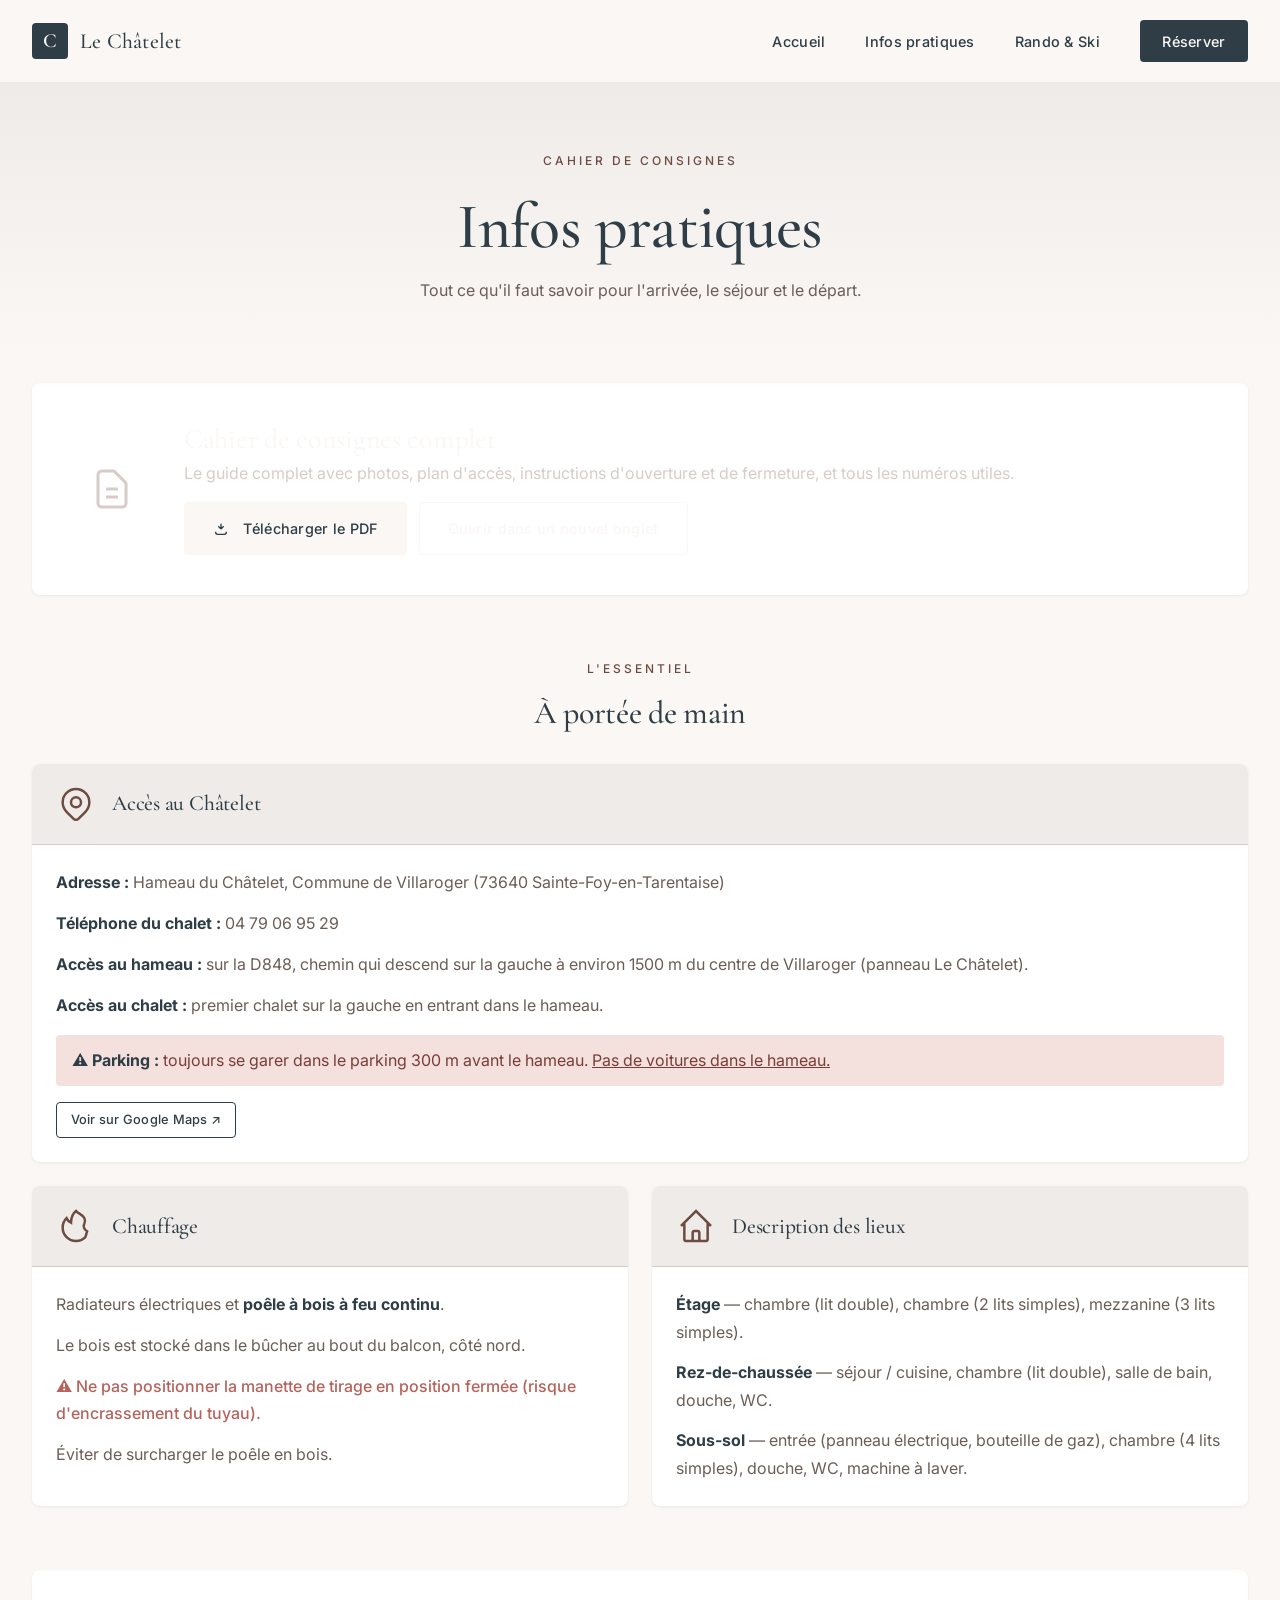
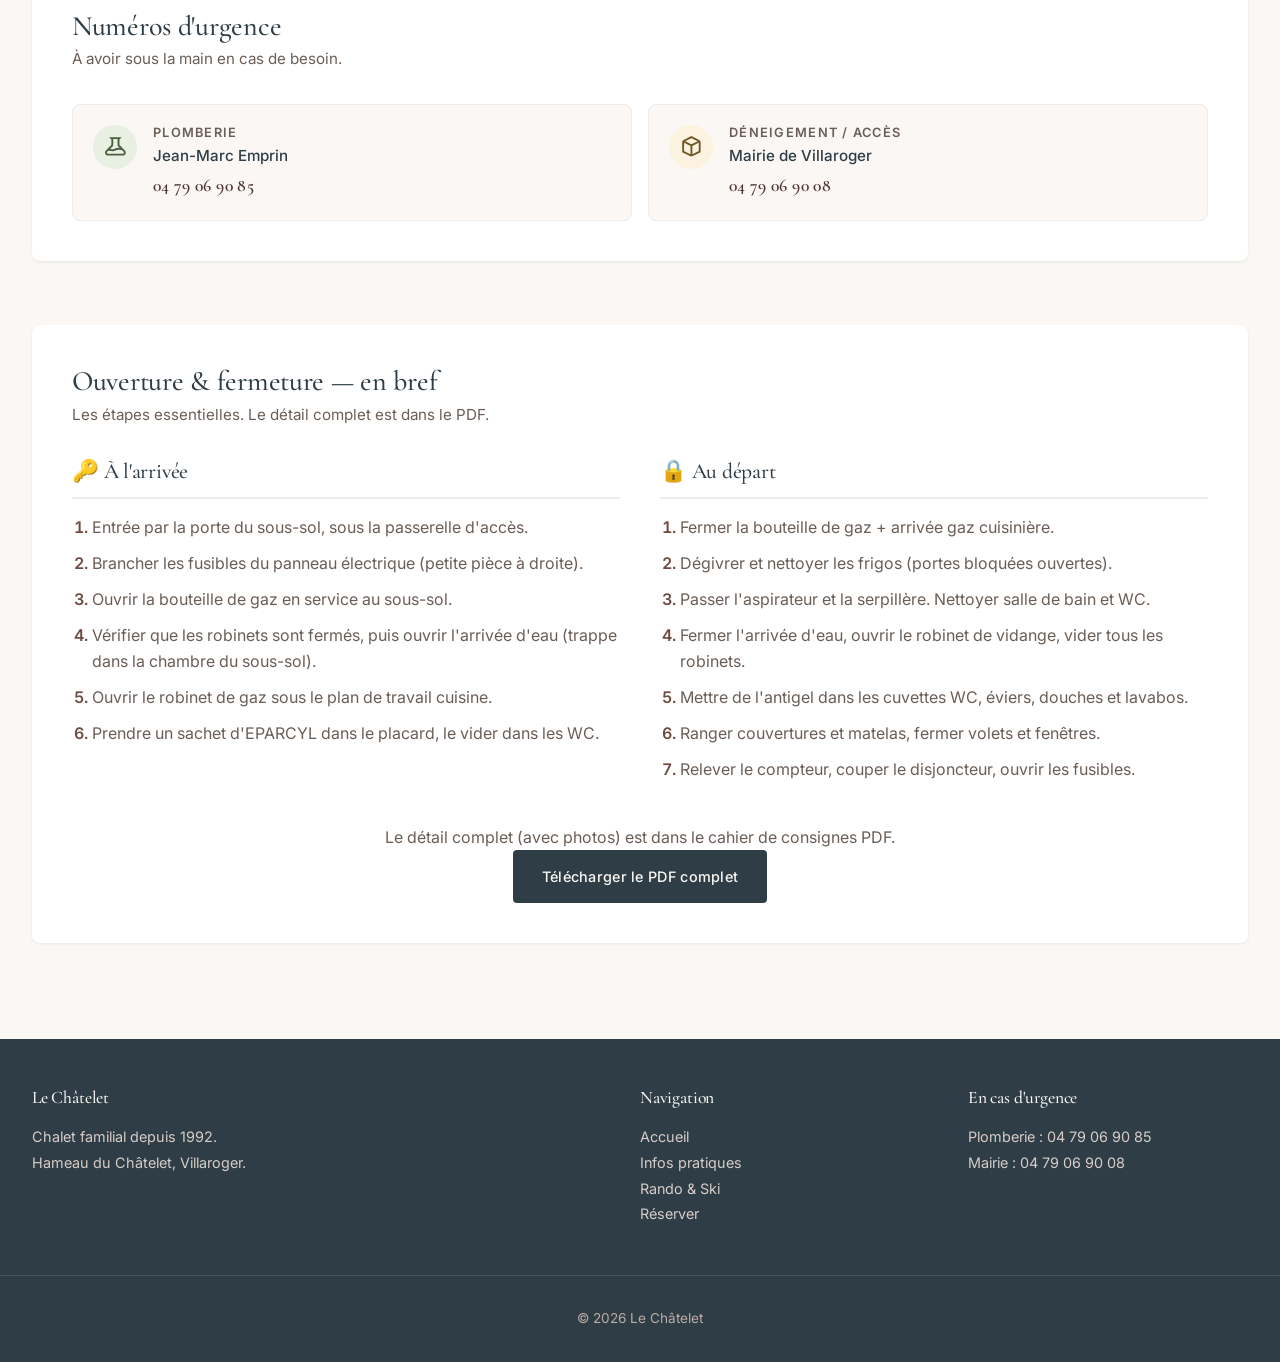
==== commit 1eccbd5e: "Add files via upload" ====
--- a/infos.html
+++ b/infos.html
@@ -19,6 +19,7 @@
       <div class="nav-links">
         <a href="index.html" class="nav-link">Accueil</a>
         <a href="infos.html" class="nav-link">Infos pratiques</a>
+        <a href="rando-et-ski.html" class="nav-link">Rando &amp; Ski</a>
         <a href="reservation.html" class="nav-link nav-cta">Réserver</a>
       </div>
     </div>
@@ -67,7 +68,7 @@
     <div class="info-grid">
 
       <!-- ACCES -->
-      <div class="info-card">
+      <div class="info-card info-card-wide">
         <div class="info-card-header">
           <div class="info-card-icon">
             <svg viewBox="0 0 24 24" fill="none" stroke="currentColor" stroke-width="1.5">
@@ -86,40 +87,12 @@
             <strong>⚠︎ Parking :</strong> toujours se garer dans le parking 300 m avant le hameau. <u>Pas de voitures dans le hameau.</u>
           </p>
           <p style="margin-top: 1rem;">
-            <a href="https://www.google.com/maps/search/?api=1&query=Hameau+du+Chatelet+Villaroger+73640" target="_blank" class="btn btn-secondary btn-sm">Voir sur Google Maps ↗</a>
+            <a href="https://maps.app.goo.gl/i5am7EiCiDjPqzea7" target="_blank" class="btn btn-secondary btn-sm">Voir sur Google Maps ↗</a>
           </p>
         </div>
       </div>
 
       <!-- WIFI -->
-      <div class="info-card">
-        <div class="info-card-header">
-          <div class="info-card-icon">
-            <svg viewBox="0 0 24 24" fill="none" stroke="currentColor" stroke-width="1.5">
-              <path d="M8.111 16.404a5.5 5.5 0 017.778 0M5.636 13.657a9 9 0 0112.728 0M3.172 10.9a12.5 12.5 0 0117.656 0M12 20h.01"/>
-            </svg>
-          </div>
-          <h3>WiFi & Téléphone</h3>
-        </div>
-        <div class="info-card-body">
-          <div class="info-pair">
-            <span class="info-label">Box</span>
-            <span class="info-value">Freebox (mezzanine + RDC)</span>
-          </div>
-          <div class="info-pair">
-            <span class="info-label">Téléphone fixe</span>
-            <span class="info-value">04 79 06 95 29</span>
-          </div>
-          <div class="info-pair">
-            <span class="info-label">Réseau WiFi</span>
-            <span class="info-value code">Chatelet</span>
-          </div>
-          <div class="info-pair">
-            <span class="info-label">Mot de passe</span>
-            <span class="info-value code">Becrouge</span>
-          </div>
-        </div>
-      </div>
 
       <!-- CHAUFFAGE -->
       <div class="info-card">
@@ -194,19 +167,6 @@
           </div>
         </div>
 
-        <div class="emergency-card">
-          <div class="emergency-icon" style="background: var(--status-denied-bg); color: #7a3d37;">
-            <svg viewBox="0 0 24 24" fill="none" stroke="currentColor" stroke-width="1.8">
-              <path d="M12 9v2m0 4h.01m-6.938 4h13.856c1.54 0 2.502-1.667 1.732-3L13.732 4c-.77-1.333-2.694-1.333-3.464 0L3.34 16c-.77 1.333.192 3 1.732 3z"/>
-            </svg>
-          </div>
-          <div>
-            <h4>Autres urgences</h4>
-            <p class="emergency-name">André Lafaurie</p>
-            <a href="tel:+33683194583" class="emergency-phone">06 83 19 45 83</a>
-            <a href="tel:+33785162316" class="emergency-phone">07 85 16 23 16</a>
-          </div>
-        </div>
       </div>
     </div>
   </section>
@@ -240,7 +200,6 @@
             <li>Mettre de l'antigel dans les cuvettes WC, éviers, douches et lavabos.</li>
             <li>Ranger couvertures et matelas, fermer volets et fenêtres.</li>
             <li>Relever le compteur, couper le disjoncteur, ouvrir les fusibles.</li>
-            <li><em>Merci de compléter le Livre d'or !</em></li>
           </ol>
         </div>
       </div>
@@ -266,14 +225,14 @@
         <p>
           <a href="index.html">Accueil</a><br>
           <a href="infos.html">Infos pratiques</a><br>
+          <a href="rando-et-ski.html">Rando &amp; Ski</a><br>
           <a href="reservation.html">Réserver</a>
         </p>
       </div>
       <div>
         <h4>En cas d'urgence</h4>
         <p>Plomberie : 04 79 06 90 85<br>
-           Mairie : 04 79 06 90 08<br>
-           André Lafaurie : 06 83 19 45 83</p>
+           Mairie : 04 79 06 90 08</p>
       </div>
     </div>
     <div class="footer-bottom">
--- a/style.css
+++ b/style.css
@@ -668,6 +668,347 @@
 }
 
 /* ==========================================================================
+   RANDO & SKI PAGE
+   ========================================================================== */
+
+/* Hike cards — list style */
+.hikes-list {
+  display: flex;
+  flex-direction: column;
+  gap: 1rem;
+  margin-top: 1.5rem;
+}
+
+.hike-card {
+  display: flex;
+  align-items: center;
+  gap: 1.5rem;
+  padding: 1.25rem 1.5rem;
+  background: var(--white);
+  border-radius: var(--radius-lg);
+  border: 1px solid var(--stone-pale);
+  text-decoration: none;
+  color: inherit;
+  transition: all var(--transition);
+}
+
+.hike-card:hover {
+  transform: translateX(4px);
+  border-color: var(--earth);
+  box-shadow: var(--shadow-md);
+}
+
+.hike-card-icon {
+  width: 44px;
+  height: 44px;
+  flex-shrink: 0;
+  display: grid;
+  place-items: center;
+  background: var(--stone-pale);
+  border-radius: 50%;
+  color: var(--earth);
+  font-size: 1.25rem;
+}
+
+.hike-card-content {
+  flex: 1;
+}
+
+.hike-card-content h4 {
+  font-family: var(--font-display);
+  font-size: 1.2rem;
+  margin-bottom: 0.25rem;
+  color: var(--slate-dark);
+}
+
+.hike-card-content p {
+  color: var(--muted);
+  font-size: 0.9rem;
+  margin: 0;
+}
+
+.hike-card-arrow {
+  color: var(--muted);
+  font-size: 1.5rem;
+  transition: all var(--transition);
+}
+
+.hike-card:hover .hike-card-arrow {
+  color: var(--earth);
+  transform: translateX(4px);
+}
+
+/* Refuges — two big cards */
+.refuges-grid {
+  display: grid;
+  grid-template-columns: 1fr 1fr;
+  gap: 1.5rem;
+  margin-top: 1.5rem;
+}
+
+.refuge-card {
+  padding: 2rem;
+  background: var(--white);
+  border-radius: var(--radius-lg);
+  box-shadow: var(--shadow-sm);
+  border-top: 4px solid var(--earth);
+}
+
+.refuge-card h4 {
+  font-size: 1.5rem;
+  margin-bottom: 0.75rem;
+}
+
+.refuge-card .refuge-altitude {
+  display: inline-block;
+  padding: 0.25rem 0.7rem;
+  background: var(--stone-pale);
+  color: var(--earth-dark);
+  border-radius: var(--radius);
+  font-size: 0.75rem;
+  font-weight: 600;
+  letter-spacing: 0.05em;
+  margin-bottom: 1rem;
+}
+
+.refuge-card p {
+  color: var(--muted);
+  line-height: 1.7;
+  margin-bottom: 1rem;
+}
+
+/* Ski stations grid */
+.ski-stations-grid {
+  display: grid;
+  grid-template-columns: repeat(auto-fit, minmax(260px, 1fr));
+  gap: 1.5rem;
+  margin-top: 1.5rem;
+}
+
+.ski-card {
+  display: flex;
+  flex-direction: column;
+  padding: 1.75rem;
+  background: var(--white);
+  border-radius: var(--radius-lg);
+  box-shadow: var(--shadow-sm);
+  text-decoration: none;
+  color: inherit;
+  transition: all var(--transition);
+  position: relative;
+  overflow: hidden;
+}
+
+.ski-card::before {
+  content: '';
+  position: absolute;
+  top: 0;
+  left: 0;
+  right: 0;
+  height: 4px;
+  background: linear-gradient(90deg, var(--slate-dark), var(--earth));
+  opacity: 0;
+  transition: opacity var(--transition);
+}
+
+.ski-card:hover {
+  transform: translateY(-4px);
+  box-shadow: var(--shadow-lg);
+}
+
+.ski-card:hover::before {
+  opacity: 1;
+}
+
+.ski-card-mountain {
+  width: 48px;
+  height: 48px;
+  margin-bottom: 1rem;
+  color: var(--slate-dark);
+  opacity: 0.4;
+}
+
+.ski-card-mountain svg {
+  width: 100%;
+  height: 100%;
+}
+
+.ski-card h3 {
+  font-size: 1.5rem;
+  margin-bottom: 0.4rem;
+}
+
+.ski-card .ski-card-meta {
+  font-size: 0.8rem;
+  color: var(--earth);
+  letter-spacing: 0.1em;
+  text-transform: uppercase;
+  margin-bottom: 0.85rem;
+  font-weight: 500;
+}
+
+.ski-card p {
+  color: var(--muted);
+  font-size: 0.92rem;
+  line-height: 1.6;
+  margin-bottom: 1rem;
+  flex: 1;
+}
+
+.ski-card-link {
+  display: inline-flex;
+  align-items: center;
+  gap: 0.4rem;
+  color: var(--slate-dark);
+  font-size: 0.85rem;
+  font-weight: 500;
+  letter-spacing: 0.02em;
+}
+
+/* Disclaimer / safety box */
+.safety-box {
+  background: var(--status-pending-bg);
+  border-left: 4px solid var(--status-pending);
+  border-radius: var(--radius);
+  padding: 1.5rem 1.75rem;
+  margin-top: 2rem;
+}
+
+.safety-box h4 {
+  font-size: 1rem;
+  margin-bottom: 0.75rem;
+  color: #6f5724;
+  font-family: var(--font-body);
+  font-weight: 600;
+}
+
+.safety-box ul {
+  margin: 0;
+  padding-left: 1.25rem;
+  color: #6f5724;
+  font-size: 0.9rem;
+  line-height: 1.7;
+}
+
+.safety-box li {
+  margin-bottom: 0.4rem;
+}
+
+/* External link button */
+.external-link-banner {
+  display: flex;
+  align-items: center;
+  justify-content: space-between;
+  flex-wrap: wrap;
+  gap: 1rem;
+  padding: 1.5rem 2rem;
+  background: linear-gradient(135deg, var(--slate-dark), var(--earth-dark));
+  color: var(--cream);
+  border-radius: var(--radius-lg);
+  margin-top: 2rem;
+}
+
+.external-link-banner h4 {
+  color: var(--cream);
+  font-size: 1.15rem;
+  margin: 0 0 0.25rem 0;
+}
+
+.external-link-banner p {
+  color: var(--stone-light);
+  font-size: 0.9rem;
+  margin: 0;
+}
+
+.external-link-banner .btn-primary {
+  background: var(--cream);
+  color: var(--slate-dark);
+}
+
+.external-link-banner .btn-primary:hover {
+  background: var(--white);
+}
+
+/* Section intro paragraph */
+.section-intro {
+  max-width: 720px;
+  color: var(--muted);
+  font-size: 1.02rem;
+  line-height: 1.7;
+  margin-bottom: 0.5rem;
+}
+
+/* ==========================================================================
+   ALTERNATING PHOTO-TEXT BLOCKS (home page)
+   ========================================================================== */
+.alt-blocks {
+  display: flex;
+  flex-direction: column;
+  gap: 0;
+}
+
+.alt-block {
+  display: grid;
+  grid-template-columns: 1fr 1fr;
+  align-items: center;
+  min-height: 70vh;
+}
+
+.alt-block:nth-child(even) {
+  direction: rtl; /* swap order */
+}
+
+.alt-block:nth-child(even) > * {
+  direction: ltr; /* but keep content readable */
+}
+
+.alt-block-image {
+  background-size: cover;
+  background-position: center;
+  height: 100%;
+  min-height: 70vh;
+  position: relative;
+}
+
+.alt-block-image::after {
+  content: '';
+  position: absolute;
+  inset: 0;
+  background: linear-gradient(135deg, transparent 60%, rgba(47, 62, 70, 0.05));
+}
+
+.alt-block-text {
+  padding: 4rem 4rem;
+  background: var(--cream);
+  display: flex;
+  flex-direction: column;
+  justify-content: center;
+}
+
+.alt-block:nth-child(even) .alt-block-text {
+  background: var(--stone-pale);
+}
+
+.alt-block-text .overline {
+  margin-bottom: 1rem;
+}
+
+.alt-block-text h2 {
+  font-size: clamp(2rem, 4vw, 2.75rem);
+  margin-bottom: 1.25rem;
+  line-height: 1.15;
+}
+
+.alt-block-text p {
+  color: var(--muted);
+  font-size: 1.05rem;
+  line-height: 1.8;
+  margin-bottom: 1rem;
+}
+
+.alt-block-text p:last-child { margin-bottom: 0; }
+
+/* ==========================================================================
    FEATURES GRID (home page)
    ========================================================================== */
 .features-section {
@@ -791,6 +1132,10 @@
   overflow: hidden;
 }
 
+.info-card-wide {
+  grid-column: 1 / -1;
+}
+
 .info-card-header {
   display: flex;
   align-items: center;
@@ -873,7 +1218,7 @@
 /* Emergency numbers grid */
 .emergency-grid {
   display: grid;
-  grid-template-columns: repeat(3, 1fr);
+  grid-template-columns: repeat(2, 1fr);
   gap: 1rem;
   margin-top: 1rem;
 }
@@ -1506,10 +1851,27 @@
   /* New components responsive */
   .features-grid { grid-template-columns: 1fr 1fr; }
   .info-grid { grid-template-columns: 1fr; }
+  .info-card-wide { grid-column: auto; }
   .emergency-grid { grid-template-columns: 1fr; }
   .steps-grid { grid-template-columns: 1fr; gap: 2rem; }
   .pdf-panel { flex-direction: column; text-align: center; padding: 2rem 1.5rem; }
   .pdf-panel-icon { width: 60px; height: 60px; margin: 0 auto; }
+
+  /* Alt blocks stack on mobile, image always on top */
+  .alt-block,
+  .alt-block:nth-child(even) {
+    grid-template-columns: 1fr;
+    direction: ltr;
+    min-height: auto;
+  }
+  .alt-block-image { min-height: 50vh; }
+  .alt-block-text { padding: 2.5rem 1.5rem; }
+
+  /* Rando & Ski responsive */
+  .refuges-grid { grid-template-columns: 1fr; }
+  .ski-stations-grid { grid-template-columns: 1fr; }
+  .hike-card { flex-wrap: wrap; }
+  .external-link-banner { flex-direction: column; text-align: center; }
 }
 
 @media (max-width: 560px) {
